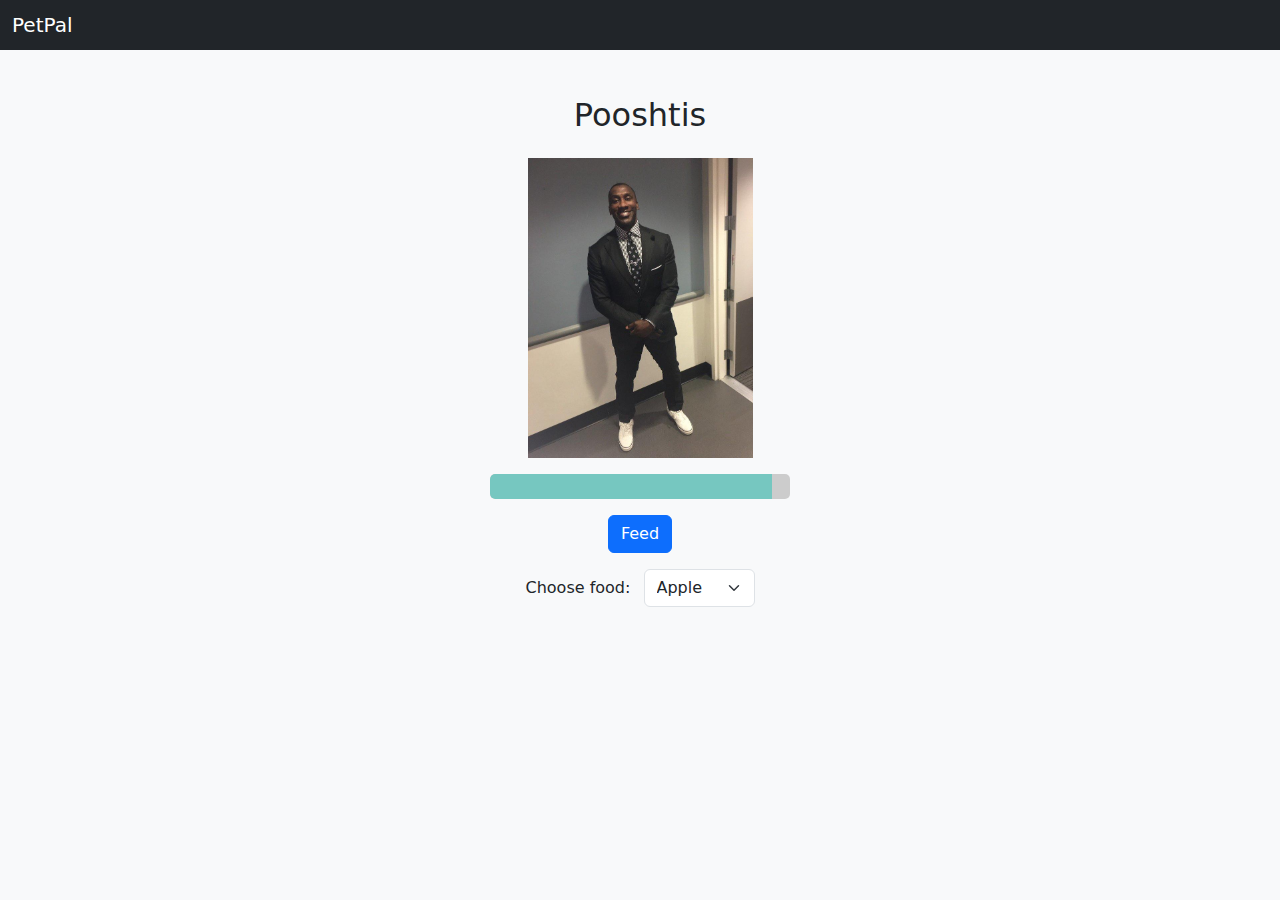
==== index.html @ 952d13a0 "easier design" ====
<!DOCTYPE html>
<html lang="en">

<head>
    <meta charset="UTF-8">
    <title>Pooshtis</title>
    <!-- Viewport for responsive scaling on mobile -->
    <meta name="viewport" content="width=device-width, initial-scale=1.0">

    <!-- Bootstrap CSS (via CDN) -->
    <link rel="stylesheet" href="https://cdn.jsdelivr.net/npm/bootstrap@5.3.0/dist/css/bootstrap.min.css" />

    <!-- Your custom CSS (optional, if you have style.css) -->
    <!-- <link rel="stylesheet" href="style.css"> -->

</head>

<body class="bg-light">
    <!-- NAVBAR -->
    <nav class="navbar navbar-dark bg-dark fixed-top">
        <div class="container-fluid">
            <span class="navbar-brand mb-0 h1">PetPal</span>
        </div>
    </nav>

    <!-- MAIN CONTENT CONTAINER -->
    <div id="petContainer" class="container d-flex flex-column align-items-center pt-5 mt-5">
        <!-- Title -->
        <h2 class="mb-4 text-center">Pooshtis</h2>

        <!-- PET DISPLAY -->
        <!-- We use a fixed height and a background image in the script; 
         or you can add CSS to style it. -->
        <div id="petDisplay" class="mb-3" style="
        width: 300px;
        height: 300px;
        background: url('150.jpg') no-repeat center center;
        background-size: contain;
      "></div>

        <!-- HEALTH BAR CONTAINER -->
        <div id="healthBarContainer" style="
        width: 300px;
        height: 25px;
        background-color: #ccc;
        border-radius: 5px;
        overflow: hidden;
        position: relative;
        margin-bottom: 1rem;
      ">
            <div id="healthBar" style="
          height: 100%;
          border-radius: 5px 0 0 5px;
          transition: width 0.3s ease;
          background-color: #76c7c0;
          width: 100%;
        "></div>
        </div>

        <!-- FEED BUTTON -->
        <div class="mb-3">
            <button id="feedBtn" class="btn btn-primary">Feed</button>
        </div>

        <!-- FOOD SELECTOR -->
        <div id="foodSelectorContainer" class="mb-3">
            <label for="foodSelector">Choose food:</label>
            <select id="foodSelector" class="form-select w-auto d-inline-block ms-2">
                <option value="apple">Apple</option>
                <option value="orange">Orange</option>
                <option value="banana">Banana</option>
            </select>
        </div>

        <!-- SICK STATUS (hidden by default in script) -->
        <div id="statusMessage" class="text-danger fw-bold" style="display: none;">
            Your pet is sick!
        </div>
    </div>

    <!-- BOOTSTRAP JS (via CDN) -->
    <script src="https://cdn.jsdelivr.net/npm/bootstrap@5.3.0/dist/js/bootstrap.bundle.min.js">
    </script>

    <!-- Your PetPal Mechanics script (place the JS you provided in script.js) -->
    <script src="script.js"></script>
</body>

</html>
---- style.css ----
/* Simple global reset, if desired */
* {
    box-sizing: border-box;
  }
  
  /* Let body styling be mostly handled by Bootstrap */
  body {
    font-family: Arial, sans-serif;
    background: #f0f0f0; /* or use .bg-light in HTML body tag */
  }
  
  /* Pet Container is now mostly controlled by Bootstrap classes 
     so you might not need #petContainer styling. 
     If you do, you can add them here:
  */
  #petContainer {
    /* no need for fixed heights—Bootstrap will handle responsiveness */
  }
  
  /* Pet display: using background instead of an <img> */
  #petDisplay {
    width: 100%; 
    height: 300px;         /* or auto, or a fixed height for your graphic area */
    background: url("150.jpg") no-repeat center center;
    background-size: contain;
  }
  
  /* Health bar container */
  #healthBarContainer {
    width: 300px;
    height: 25px;
    background-color: #ccc;
    border-radius: 5px;
    overflow: hidden;
    position: relative;
  }
  
  /* Health bar fill */
  #healthBar {
    height: 100%;
    border-radius: 5px 0 0 5px;
    transition: width 0.3s ease;
    background-color: #76c7c0;
    width: 100%;
  }
  
  /* Sick message is hidden by default; 
     your script can show/hide it by toggling display or a class. 
  */
  #statusMessage {
    font-weight: bold;
  }
  
  /*********** RESPONSIVE QUERIES ***********/
  
  /* Tablet screens */
  @media (max-width: 768px) {
    #healthBarContainer {
      width: 200px;
      height: 20px;
    }
  }
  
  /* Phones */
  @media (max-width: 480px) {
    #petDisplay {
      height: 200px; /* Make the display smaller for very small screens */
    }
  
    #healthBarContainer {
      width: 150px;
      height: 15px;
    }
  }
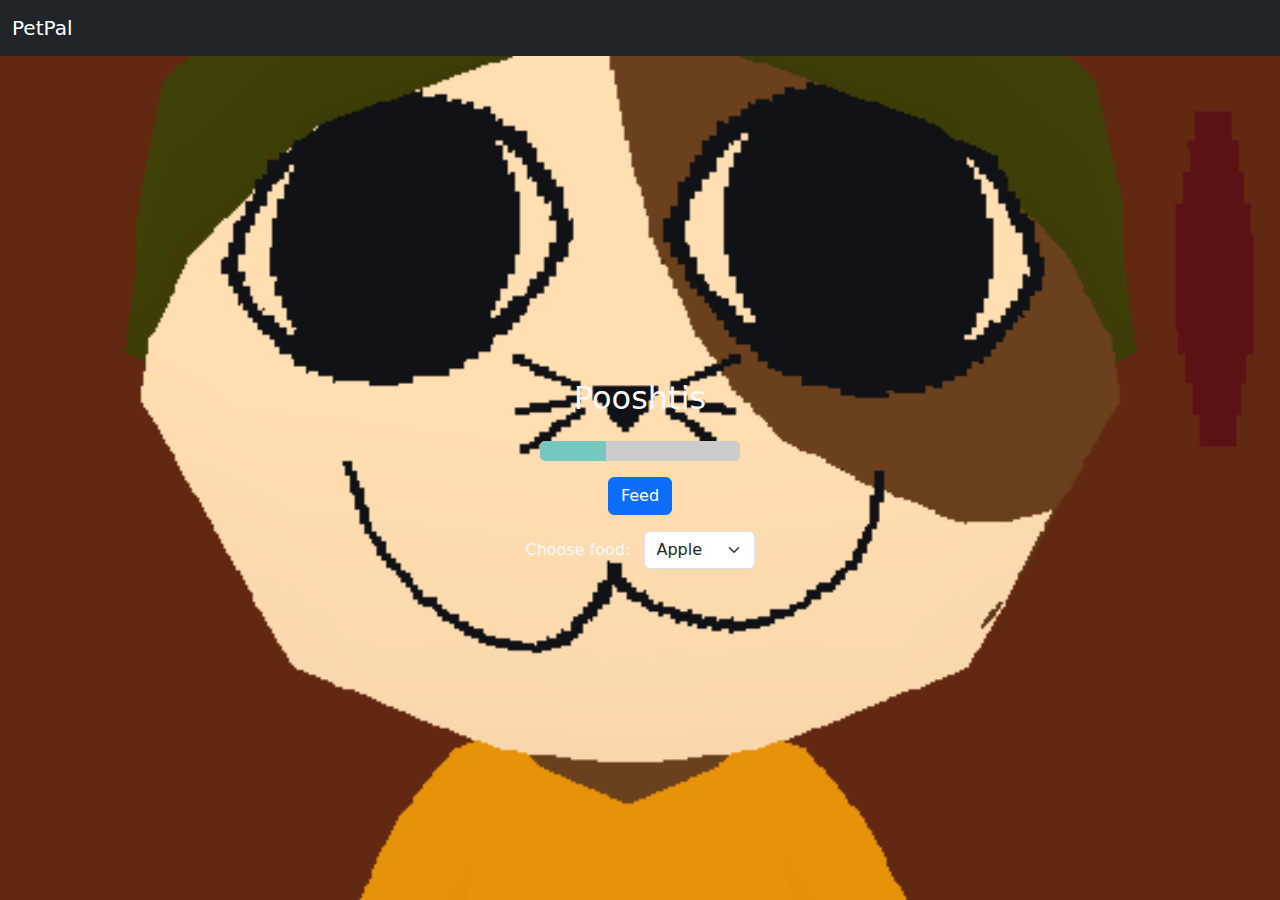
==== commit 2fe56a77: "Image Adjustments" ====
--- a/index.html
+++ b/index.html
@@ -3,87 +3,212 @@
 
 <head>
     <meta charset="UTF-8">
-    <title>Pooshtis</title>
-    <!-- Viewport for responsive scaling on mobile -->
+    <title>Pooshtis - Single Screen</title>
     <meta name="viewport" content="width=device-width, initial-scale=1.0">
 
-    <!-- Bootstrap CSS (via CDN) -->
+    <!-- Bootstrap CSS (CDN) -->
     <link rel="stylesheet" href="https://cdn.jsdelivr.net/npm/bootstrap@5.3.0/dist/css/bootstrap.min.css" />
 
-    <!-- Your custom CSS (optional, if you have style.css) -->
-    <!-- <link rel="stylesheet" href="style.css"> -->
-
+    <style>
+        /* Make sure the HTML & body take full height and hide any scrolling */
+        html,
+        body {
+            margin: 0;
+            padding: 0;
+            height: 100%;
+            overflow: hidden;
+        }
+
+        /* Fixed-height navbar (typical Bootstrap navbar is ~56px high) */
+        nav.navbar {
+            height: 56px;
+        }
+
+        /* 
+      The main container fills the rest of the screen 
+      after accounting for the navbar’s 56px height.
+    */
+        #petContainer {
+            height: calc(100vh - 56px);
+            width: 100%;
+            /* Background that covers the entire area */
+            background: url('CAT2.PNG') no-repeat center center;
+            background-size: cover;
+
+            /* Flex layout to position elements inside */
+            display: flex;
+            flex-direction: column;
+            justify-content: center;
+            /* or space-around, space-evenly, etc. */
+            align-items: center;
+            text-align: center;
+            /* Just for neatness if you want center text */
+        }
+
+        /* Make your health bar, buttons, etc., scale or remain small enough 
+       to fit comfortably. Adjust as needed.
+    */
+        #healthBarContainer {
+            width: 200px;
+            height: 20px;
+            background-color: #ccc;
+            border-radius: 5px;
+            overflow: hidden;
+            position: relative;
+            margin: 8px 0;
+        }
+
+        #healthBar {
+            height: 100%;
+            border-radius: 5px 0 0 5px;
+            transition: width 0.3s ease;
+            background-color: #76c7c0;
+            width: 100%;
+        }
+
+        /* Sick message hidden by default */
+        #statusMessage {
+            display: none;
+            color: red;
+            font-weight: bold;
+            margin: 8px 0;
+        }
+
+        /* Buttons & selector spacing */
+        .controls-container,
+        .food-selector-container {
+            margin: 8px 0;
+        }
+    </style>
 </head>
 
 <body class="bg-light">
-    <!-- NAVBAR -->
-    <nav class="navbar navbar-dark bg-dark fixed-top">
+    <!-- NAVBAR (fixed height) -->
+    <nav class="navbar navbar-dark bg-dark">
         <div class="container-fluid">
             <span class="navbar-brand mb-0 h1">PetPal</span>
         </div>
     </nav>
 
-    <!-- MAIN CONTENT CONTAINER -->
-    <div id="petContainer" class="container d-flex flex-column align-items-center pt-5 mt-5">
-        <!-- Title -->
-        <h2 class="mb-4 text-center">Pooshtis</h2>
-
-        <!-- PET DISPLAY -->
-        <!-- We use a fixed height and a background image in the script; 
-         or you can add CSS to style it. -->
-        <div id="petDisplay" class="mb-3" style="
-        width: 300px;
-        height: 300px;
-        background: url('150.jpg') no-repeat center center;
-        background-size: contain;
-      "></div>
-
-        <!-- HEALTH BAR CONTAINER -->
-        <div id="healthBarContainer" style="
-        width: 300px;
-        height: 25px;
-        background-color: #ccc;
-        border-radius: 5px;
-        overflow: hidden;
-        position: relative;
-        margin-bottom: 1rem;
-      ">
-            <div id="healthBar" style="
-          height: 100%;
-          border-radius: 5px 0 0 5px;
-          transition: width 0.3s ease;
-          background-color: #76c7c0;
-          width: 100%;
-        "></div>
-        </div>
-
-        <!-- FEED BUTTON -->
-        <div class="mb-3">
+    <!-- MAIN CONTAINER (fills the rest of the screen) -->
+    <div id="petContainer">
+        <!-- Title or pet name -->
+        <h2 class="text-light mb-3">Pooshtis</h2>
+
+        <!-- Health Bar -->
+        <div id="healthBarContainer">
+            <div id="healthBar"></div>
+        </div>
+
+        <!-- Controls (Feed button) -->
+        <div class="controls-container">
             <button id="feedBtn" class="btn btn-primary">Feed</button>
         </div>
 
-        <!-- FOOD SELECTOR -->
-        <div id="foodSelectorContainer" class="mb-3">
-            <label for="foodSelector">Choose food:</label>
-            <select id="foodSelector" class="form-select w-auto d-inline-block ms-2">
+        <!-- Food Selector -->
+        <div class="food-selector-container">
+            <label for="foodSelector" class="text-light">Choose food:</label>
+            <select id="foodSelector" class="form-select d-inline-block w-auto ms-2">
                 <option value="apple">Apple</option>
                 <option value="orange">Orange</option>
                 <option value="banana">Banana</option>
             </select>
         </div>
 
-        <!-- SICK STATUS (hidden by default in script) -->
-        <div id="statusMessage" class="text-danger fw-bold" style="display: none;">
-            Your pet is sick!
-        </div>
+        <!-- Sick Status -->
+        <div id="statusMessage">Your pet is sick!</div>
     </div>
 
-    <!-- BOOTSTRAP JS (via CDN) -->
+    <!-- Bootstrap JS (CDN) -->
     <script src="https://cdn.jsdelivr.net/npm/bootstrap@5.3.0/dist/js/bootstrap.bundle.min.js">
     </script>
 
-    <!-- Your PetPal Mechanics script (place the JS you provided in script.js) -->
-    <script src="script.js"></script>
+    <!-- Your PetPal script -->
+    <script>
+        /**
+         * PetPal Mechanics (No Login)
+         */
+        // Grab relevant DOM elements
+        const petContainer = document.getElementById("petContainer");
+        const petDisplay = document.getElementById("petContainer");  // In this layout, the BG is on #petContainer
+        const feedBtn = document.getElementById("feedBtn");
+        const statusMessage = document.getElementById("statusMessage");
+
+        // Health bar
+        const healthBar = document.getElementById("healthBar");
+        let currentHealth = 100;       // current health value
+        const maxHealth = 100;         // maximum health
+        const sickThreshold = 30;      // below this, pet is sick
+
+        // Interval for decreasing health over time
+        let healthDecreaseInterval;
+
+        // Once the page loads, initialize the pet
+        window.addEventListener("load", function () {
+            initPet();
+        });
+
+        // Food effects (health values)
+        const foodEffects = {
+            apple: 10,   // Apple restores 10 health
+            orange: 30,  // Orange restores 30 health
+            banana: 90   // Banana restores 90 health
+        };
+
+        function initPet() {
+            // Start with full health
+            currentHealth = maxHealth;
+            updateHealthBar();
+
+            // Example: decrease health every 0.1 second (100ms)
+            healthDecreaseInterval = setInterval(() => {
+                decreaseHealth(1);
+            }, 10);
+        }
+
+        function decreaseHealth(amount) {
+            currentHealth -= amount;
+            if (currentHealth < 0) {
+                currentHealth = 0;
+            }
+            updateHealthBar();
+        }
+
+        feedBtn.addEventListener("click", function () {
+            // Get the selected food from the dropdown
+            const foodSelector = document.getElementById("foodSelector");
+            const selectedFood = foodSelector.value;
+            // Get the health effect
+            const healthIncrease = foodEffects[selectedFood] || 0;
+
+            // Increase the pet's health
+            currentHealth += healthIncrease;
+            if (currentHealth > maxHealth) {
+                currentHealth = maxHealth;
+            }
+
+            // Temporarily change background if you want an 'eating' state
+            // If you want an image swap, you'd do it on #petContainer or another element:
+            petContainer.style.backgroundImage = "url('CAT22.PNG')";
+            setTimeout(() => {
+                petContainer.style.backgroundImage = "url('CAT2.PNG')";
+            }, 100);
+
+            updateHealthBar();
+        });
+
+        function updateHealthBar() {
+            const healthPercent = (currentHealth / maxHealth) * 100;
+            healthBar.style.width = healthPercent + "%";
+
+            // Sick if below threshold
+            if (currentHealth < sickThreshold) {
+                statusMessage.style.display = "block";
+            } else {
+                statusMessage.style.display = "none";
+            }
+        }
+    </script>
 </body>
 
 </html>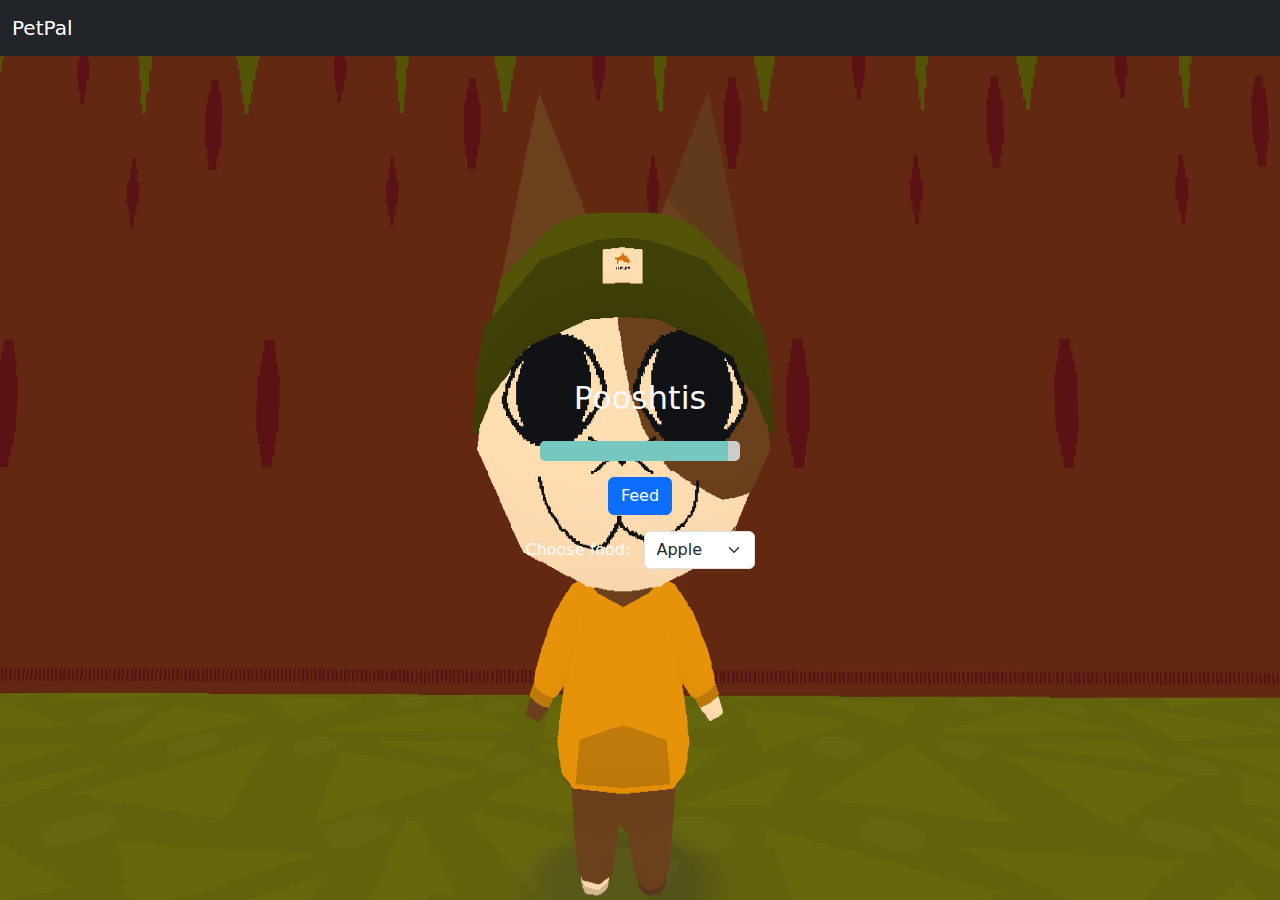
==== commit 9118b07d: "Landscape and portrait support" ====
--- a/index.html
+++ b/index.html
@@ -3,7 +3,7 @@
 
 <head>
     <meta charset="UTF-8">
-    <title>Pooshtis - Single Screen</title>
+    <title>Pooshtis</title>
     <meta name="viewport" content="width=device-width, initial-scale=1.0">
 
     <!-- Bootstrap CSS (CDN) -->
@@ -19,35 +19,74 @@
             overflow: hidden;
         }
 
-        /* Fixed-height navbar (typical Bootstrap navbar is ~56px high) */
+        /* Fixed-height navbar (typical Bootstrap ~56px) */
         nav.navbar {
             height: 56px;
         }
 
         /* 
-      The main container fills the rest of the screen 
-      after accounting for the navbar’s 56px height.
+      The main container fills the rest of the screen
+      (100vh - navbarHeight). We'll rely on media queries
+      to pick the correct background image by default.
     */
         #petContainer {
             height: calc(100vh - 56px);
             width: 100%;
-            /* Background that covers the entire area */
+
+            /* 
+        By default (portrait), let's show the tall cat image.
+        We'll override in landscape with a different image.
+      */
             background: url('CAT2.PNG') no-repeat center center;
-            background-size: cover;
-
-            /* Flex layout to position elements inside */
+            background-size: 100% 100%;
+            /* Fill container width; keep aspect ratio */
+            background-position: top center;
+            /* or 'center center' */
+
+            /* Flex layout to position elements inside (vertical by default) */
             display: flex;
             flex-direction: column;
             justify-content: center;
-            /* or space-around, space-evenly, etc. */
             align-items: center;
             text-align: center;
-            /* Just for neatness if you want center text */
-        }
-
-        /* Make your health bar, buttons, etc., scale or remain small enough 
-       to fit comfortably. Adjust as needed.
+
+            /* Transition allows a smoother switch if orientation changes */
+            transition: background-image 0.1s ease-in-out;
+        }
+
+        /* 
+      In landscape orientation, swap the default image to the wide version.
+      Use contain so it won’t “zoom in.” This may result in letterboxing if the
+      container ratio doesn’t match the image ratio. 
     */
+        @media (orientation: landscape) {
+            #petContainer {
+                background: url('WIDECAT.PNG') no-repeat center center;
+                background-size: 100% 100%;
+            }
+        }
+
+        /*
+      EATING STATE
+      We'll define classes for the "eating" moment. 
+      We apply them via JavaScript and rely on orientation queries 
+      to pick the correct image.
+    */
+        #petContainer.eating {
+            /* By default (portrait) show CAT22 */
+            background: url('CAT22.PNG') no-repeat center center;
+            background-size: 100% 100%;
+        }
+
+        @media (orientation: landscape) {
+            #petContainer.eating {
+                /* In landscape, use WIDECAT2 */
+                background: url('WIDECAT2.PNG') no-repeat center center;
+                background-size: 100% 100%;
+            }
+        }
+
+        /* Health bar, etc. */
         #healthBarContainer {
             width: 200px;
             height: 20px;
@@ -61,7 +100,7 @@
         #healthBar {
             height: 100%;
             border-radius: 5px 0 0 5px;
-            transition: width 0.3s ease;
+            transition: width 0.1s ease;
             background-color: #76c7c0;
             width: 100%;
         }
@@ -119,7 +158,7 @@
         <div id="statusMessage">Your pet is sick!</div>
     </div>
 
-    <!-- Bootstrap JS (CDN) -->
+    <!-- BOOTSTRAP JS (CDN) -->
     <script src="https://cdn.jsdelivr.net/npm/bootstrap@5.3.0/dist/js/bootstrap.bundle.min.js">
     </script>
 
@@ -130,40 +169,35 @@
          */
         // Grab relevant DOM elements
         const petContainer = document.getElementById("petContainer");
-        const petDisplay = document.getElementById("petContainer");  // In this layout, the BG is on #petContainer
         const feedBtn = document.getElementById("feedBtn");
         const statusMessage = document.getElementById("statusMessage");
-
-        // Health bar
         const healthBar = document.getElementById("healthBar");
-        let currentHealth = 100;       // current health value
-        const maxHealth = 100;         // maximum health
-        const sickThreshold = 30;      // below this, pet is sick
-
-        // Interval for decreasing health over time
+
+        let currentHealth = 100;
+        const maxHealth = 100;
+        const sickThreshold = 30;
         let healthDecreaseInterval;
 
-        // Once the page loads, initialize the pet
+        // Food effects
+        const foodEffects = {
+            apple: 10,
+            orange: 30,
+            banana: 90
+        };
+
         window.addEventListener("load", function () {
             initPet();
         });
 
-        // Food effects (health values)
-        const foodEffects = {
-            apple: 10,   // Apple restores 10 health
-            orange: 30,  // Orange restores 30 health
-            banana: 90   // Banana restores 90 health
-        };
-
         function initPet() {
-            // Start with full health
+            // Start full health
             currentHealth = maxHealth;
             updateHealthBar();
 
-            // Example: decrease health every 0.1 second (100ms)
+            // Decrease health every 100ms (adjust to taste)
             healthDecreaseInterval = setInterval(() => {
                 decreaseHealth(1);
-            }, 10);
+            }, 100);
         }
 
         function decreaseHealth(amount) {
@@ -175,24 +209,20 @@
         }
 
         feedBtn.addEventListener("click", function () {
-            // Get the selected food from the dropdown
             const foodSelector = document.getElementById("foodSelector");
             const selectedFood = foodSelector.value;
-            // Get the health effect
             const healthIncrease = foodEffects[selectedFood] || 0;
 
-            // Increase the pet's health
             currentHealth += healthIncrease;
             if (currentHealth > maxHealth) {
                 currentHealth = maxHealth;
             }
 
-            // Temporarily change background if you want an 'eating' state
-            // If you want an image swap, you'd do it on #petContainer or another element:
-            petContainer.style.backgroundImage = "url('CAT22.PNG')";
+            // Toggle "eating" state to switch images based on orientation
+            petContainer.classList.add("eating");
             setTimeout(() => {
-                petContainer.style.backgroundImage = "url('CAT2.PNG')";
-            }, 100);
+                petContainer.classList.remove("eating");
+            }, 150); // half a second
 
             updateHealthBar();
         });
@@ -201,7 +231,6 @@
             const healthPercent = (currentHealth / maxHealth) * 100;
             healthBar.style.width = healthPercent + "%";
 
-            // Sick if below threshold
             if (currentHealth < sickThreshold) {
                 statusMessage.style.display = "block";
             } else {
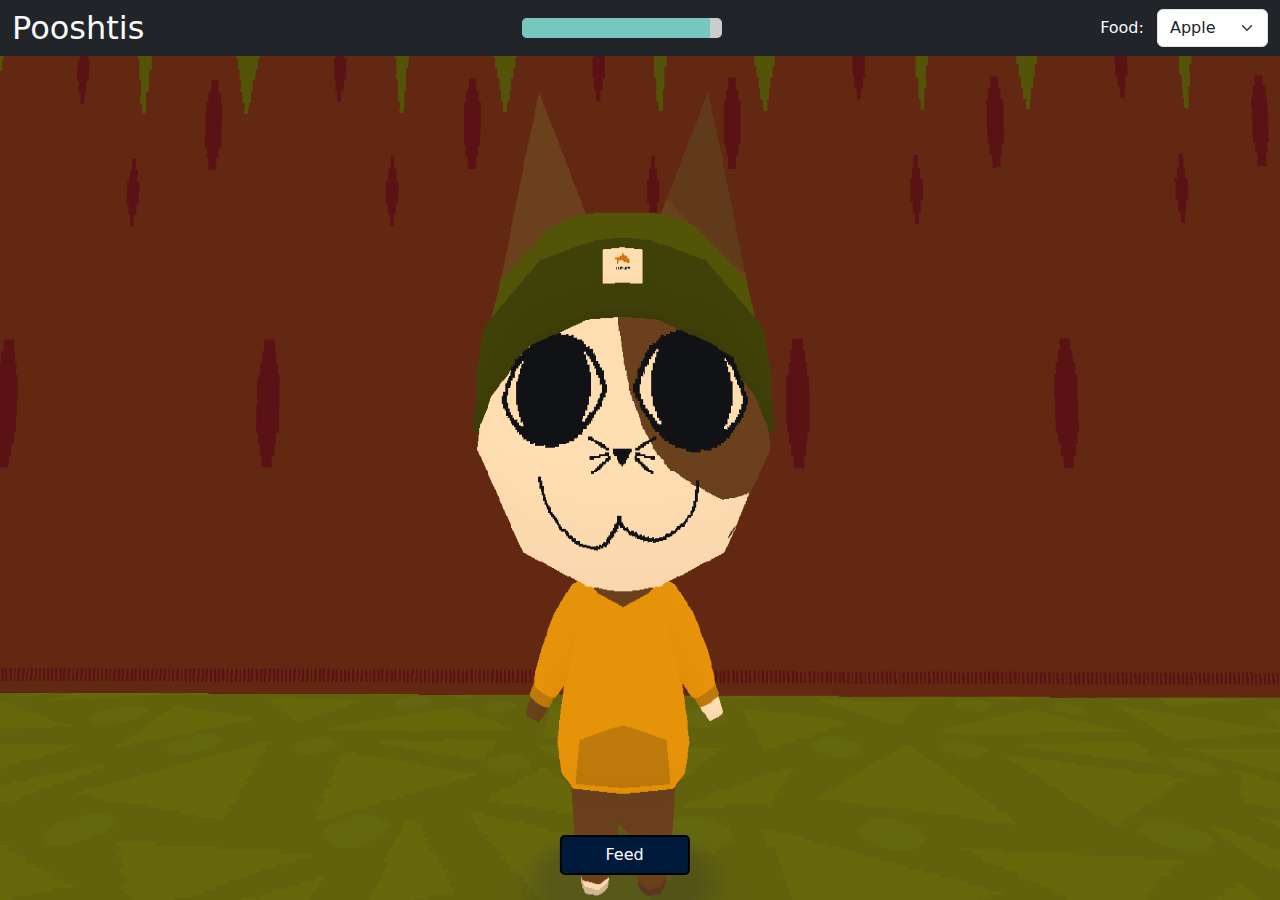
==== commit d1796590: "save file" ====
--- a/index.html
+++ b/index.html
@@ -10,7 +10,6 @@
     <link rel="stylesheet" href="https://cdn.jsdelivr.net/npm/bootstrap@5.3.0/dist/css/bootstrap.min.css" />
 
     <style>
-        /* Make sure the HTML & body take full height and hide any scrolling */
         html,
         body {
             margin: 0;
@@ -22,6 +21,36 @@
         /* Fixed-height navbar (typical Bootstrap ~56px) */
         nav.navbar {
             height: 56px;
+        }
+
+        #feedBtn {
+            /* Position near the bottom */
+            position: absolute;
+            bottom: 25px;
+            /* Distance from the bottom of the container */
+            left: 48.8%;
+            transform: translateX(-50%);
+            /* Center horizontally */
+
+            /* Custom color styling */
+            background-color: rgb(0, 26, 59);
+            /* Black background */
+            color: white;
+            /* White text */
+            border: 2px solid black;
+            /* Optional border */
+            padding: 6px 44px;
+            /* Adjust padding for better size */
+            font-size: 1rem;
+            /* Adjust font size */
+            border-radius: 5px;
+            /* Optional: rounded corners */
+            cursor: pointer;
+        }
+
+        #feedBtn:hover {
+            background-color: rgb(1, 34, 77);
+            /* Slightly lighter on hover */
         }
 
         /* 
@@ -84,101 +113,124 @@
                 background: url('WIDECAT2.PNG') no-repeat center center;
                 background-size: 100% 100%;
             }
-        }
-
-        /* Health bar, etc. */
-        #healthBarContainer {
-            width: 200px;
-            height: 20px;
-            background-color: #ccc;
-            border-radius: 5px;
-            overflow: hidden;
-            position: relative;
-            margin: 8px 0;
-        }
-
-        #healthBar {
-            height: 100%;
-            border-radius: 5px 0 0 5px;
-            transition: width 0.1s ease;
-            background-color: #76c7c0;
-            width: 100%;
-        }
-
-        /* Sick message hidden by default */
-        #statusMessage {
-            display: none;
-            color: red;
-            font-weight: bold;
-            margin: 8px 0;
-        }
-
-        /* Buttons & selector spacing */
-        .controls-container,
-        .food-selector-container {
-            margin: 8px 0;
+
+            .navbar-brand {
+                margin-right: 2rem;
+            }
+
+            .navbar-content {
+                display: flex;
+                flex-wrap: wrap;
+                align-items: center;
+                gap: 1rem;
+            }
+
+            #healthBarContainer {
+                width: 200px;
+                height: 20px;
+                background-color: #ccc;
+                border-radius: 5px;
+                overflow: hidden;
+                position: relative;
+            }
+
+            #healthBar {
+                height: 100%;
+                border-radius: 5px 0 0 5px;
+                transition: width 0.1s ease;
+                background-color: #76c7c0;
+                width: 100%;
+            }
+
+            #statusMessage {
+
+                color: red;
+                /* Red text */
+                font-weight: bold;
+                /* Bold text */
+                /* Position near the bottom */
+                position: absolute;
+                bottom: 100px;
+                /* Distance from the bottom of the container */
+                left: 48.8%;
+                transform: translateX(-50%);
+                /* Center horizontally */
+
+                display: none;
+                /* Initially hidden */
+            }
+
+            /* Media queries to adjust styling for smaller screens */
+            @media (max-width: 768px) {
+                #statusMessage {
+                    bottom: 80px;
+                    /* Move up slightly for smaller screens */
+                    font-size: 1em;
+                    /* Reduce font size for better fit */
+                }
+            }
+
+            @media (max-width: 480px) {
+                #statusMessage {
+                    bottom: 60px;
+                    /* Move up further for very small screens */
+                    font-size: 0.9em;
+                    /* Further reduce font size */
+                }
+            }
         }
     </style>
 </head>
 
 <body class="bg-light">
-    <!-- NAVBAR (fixed height) -->
+
+    <!-- NAVBAR -->
     <nav class="navbar navbar-dark bg-dark">
-        <div class="container-fluid">
-            <span class="navbar-brand mb-0 h1">PetPal</span>
+        <div class="container-fluid navbar-content">
+            <!-- Title -->
+            <h2 class="text-light mb-0">Pooshtis</h2>
+            <!-- Health Bar -->
+            <div id="healthBarContainer">
+                <div id="healthBar"></div>
+            </div>
+
+            <!-- Food Selector -->
+            <div>
+                <label for="foodSelector" class="text-light mb-0">Food:</label>
+                <select id="foodSelector" class="form-select d-inline-block w-auto ms-2">
+                    <option value="apple">Apple</option>
+                    <option value="orange">Orange</option>
+                    <option value="banana">Banana</option>
+                </select>
+            </div>
+
         </div>
     </nav>
 
-    <!-- MAIN CONTAINER (fills the rest of the screen) -->
+    <!-- MAIN CONTAINER FOR PET DISPLAY -->
     <div id="petContainer">
-        <!-- Title or pet name -->
-        <h2 class="text-light mb-3">Pooshtis</h2>
-
-        <!-- Health Bar -->
-        <div id="healthBarContainer">
-            <div id="healthBar"></div>
-        </div>
-
-        <!-- Controls (Feed button) -->
-        <div class="controls-container">
-            <button id="feedBtn" class="btn btn-primary">Feed</button>
-        </div>
-
-        <!-- Food Selector -->
-        <div class="food-selector-container">
-            <label for="foodSelector" class="text-light">Choose food:</label>
-            <select id="foodSelector" class="form-select d-inline-block w-auto ms-2">
-                <option value="apple">Apple</option>
-                <option value="orange">Orange</option>
-                <option value="banana">Banana</option>
-            </select>
-        </div>
-
+        <!-- Feed Button -->
+        <button id="feedBtn" class="feedBtn">Feed</button>
         <!-- Sick Status -->
-        <div id="statusMessage">Your pet is sick!</div>
+        <span id="statusMessage">Your pet is sick!</span>
     </div>
 
-    <!-- BOOTSTRAP JS (CDN) -->
-    <script src="https://cdn.jsdelivr.net/npm/bootstrap@5.3.0/dist/js/bootstrap.bundle.min.js">
-    </script>
-
-    <!-- Your PetPal script -->
+    <!-- Bootstrap JS -->
+    <script src="https://cdn.jsdelivr.net/npm/bootstrap@5.3.0/dist/js/bootstrap.bundle.min.js"></script>
+
+    <!-- PetPal Script -->
     <script>
-        /**
-         * PetPal Mechanics (No Login)
-         */
-        // Grab relevant DOM elements
         const petContainer = document.getElementById("petContainer");
         const feedBtn = document.getElementById("feedBtn");
+        const healthBar = document.getElementById("healthBar");
         const statusMessage = document.getElementById("statusMessage");
-        const healthBar = document.getElementById("healthBar");
+        const foodSelector = document.getElementById("foodSelector");
 
         let currentHealth = 100;
         const maxHealth = 100;
         const sickThreshold = 30;
         let healthDecreaseInterval;
 
-        // Food effects
         const foodEffects = {
             apple: 10,
             orange: 30,
@@ -190,54 +242,35 @@
         });
 
         function initPet() {
-            // Start full health
             currentHealth = maxHealth;
             updateHealthBar();
-
-            // Decrease health every 100ms (adjust to taste)
-            healthDecreaseInterval = setInterval(() => {
-                decreaseHealth(1);
-            }, 100);
+            healthDecreaseInterval = setInterval(() => decreaseHealth(1), 100);
         }
 
         function decreaseHealth(amount) {
             currentHealth -= amount;
-            if (currentHealth < 0) {
-                currentHealth = 0;
-            }
+            if (currentHealth < 0) currentHealth = 0;
             updateHealthBar();
         }
 
         feedBtn.addEventListener("click", function () {
-            const foodSelector = document.getElementById("foodSelector");
             const selectedFood = foodSelector.value;
             const healthIncrease = foodEffects[selectedFood] || 0;
-
             currentHealth += healthIncrease;
-            if (currentHealth > maxHealth) {
-                currentHealth = maxHealth;
-            }
-
-            // Toggle "eating" state to switch images based on orientation
+            if (currentHealth > maxHealth) currentHealth = maxHealth;
+
             petContainer.classList.add("eating");
-            setTimeout(() => {
-                petContainer.classList.remove("eating");
-            }, 150); // half a second
-
+            setTimeout(() => petContainer.classList.remove("eating"), 500);
             updateHealthBar();
         });
 
         function updateHealthBar() {
             const healthPercent = (currentHealth / maxHealth) * 100;
-            healthBar.style.width = healthPercent + "%";
-
-            if (currentHealth < sickThreshold) {
-                statusMessage.style.display = "block";
-            } else {
-                statusMessage.style.display = "none";
-            }
+            healthBar.style.width = `${healthPercent}%`;
+            statusMessage.style.display = currentHealth < sickThreshold ? "block" : "none";
         }
     </script>
+
 </body>
 
 </html>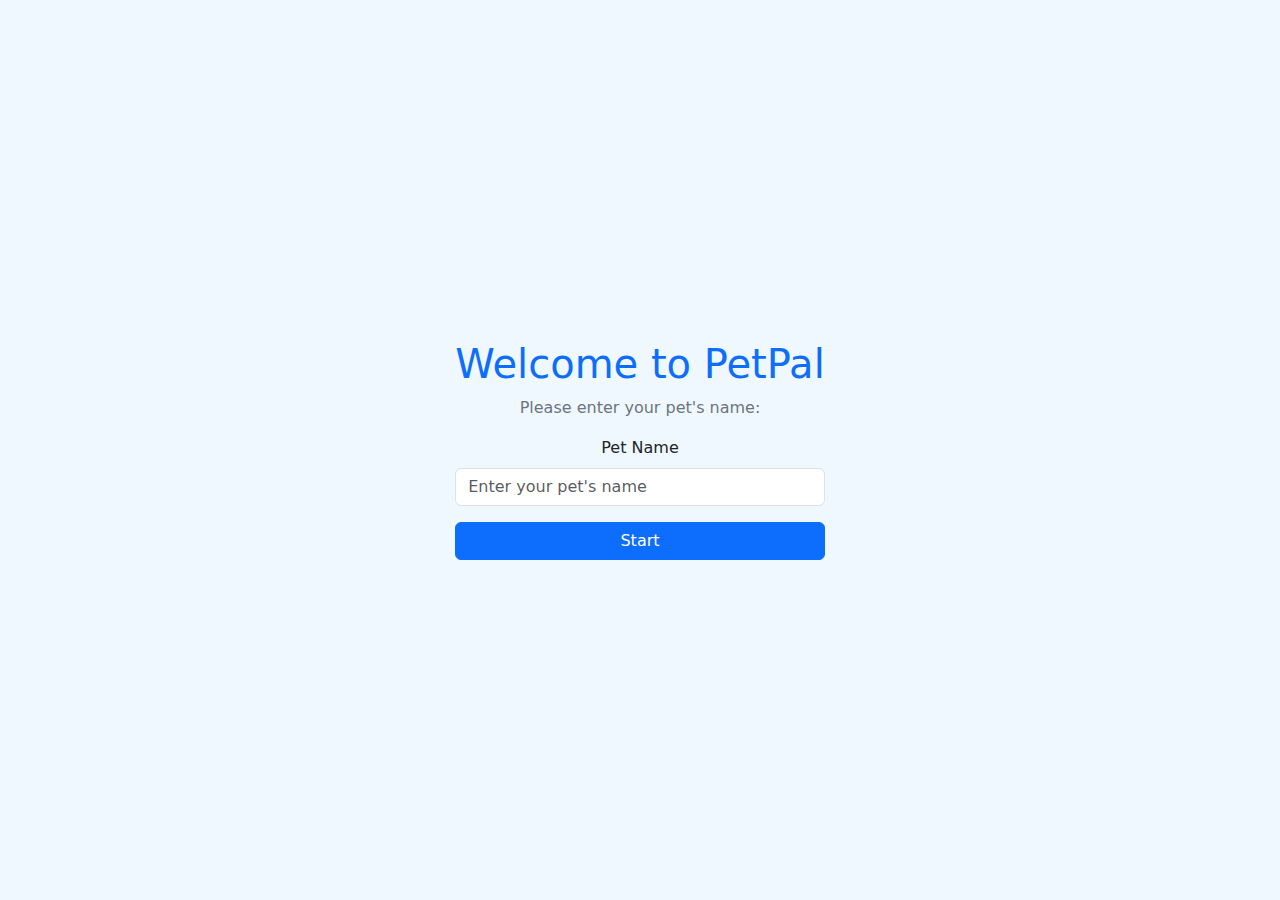
==== commit 9fc109ae: "intro" ====
--- a/index.html
+++ b/index.html
@@ -3,272 +3,57 @@
 
 <head>
     <meta charset="UTF-8">
-    <title>Pooshtis</title>
+    <title>Enter Pet Name</title>
     <meta name="viewport" content="width=device-width, initial-scale=1.0">
 
-    <!-- Bootstrap CSS (CDN) -->
+    <!-- Bootstrap CSS -->
     <link rel="stylesheet" href="https://cdn.jsdelivr.net/npm/bootstrap@5.3.0/dist/css/bootstrap.min.css" />
 
     <style>
-        html,
         body {
+            display: flex;
+            justify-content: center;
+            align-items: center;
+            height: 100vh;
+            background-color: #f0f8ff;
             margin: 0;
-            padding: 0;
-            height: 100%;
-            overflow: hidden;
         }
 
-        /* Fixed-height navbar (typical Bootstrap ~56px) */
-        nav.navbar {
-            height: 56px;
-        }
-
-        #feedBtn {
-            /* Position near the bottom */
-            position: absolute;
-            bottom: 25px;
-            /* Distance from the bottom of the container */
-            left: 48.8%;
-            transform: translateX(-50%);
-            /* Center horizontally */
-
-            /* Custom color styling */
-            background-color: rgb(0, 26, 59);
-            /* Black background */
-            color: white;
-            /* White text */
-            border: 2px solid black;
-            /* Optional border */
-            padding: 6px 44px;
-            /* Adjust padding for better size */
-            font-size: 1rem;
-            /* Adjust font size */
-            border-radius: 5px;
-            /* Optional: rounded corners */
-            cursor: pointer;
-        }
-
-        #feedBtn:hover {
-            background-color: rgb(1, 34, 77);
-            /* Slightly lighter on hover */
-        }
-
-        /* 
-      The main container fills the rest of the screen
-      (100vh - navbarHeight). We'll rely on media queries
-      to pick the correct background image by default.
-    */
-        #petContainer {
-            height: calc(100vh - 56px);
-            width: 100%;
-
-            /* 
-        By default (portrait), let's show the tall cat image.
-        We'll override in landscape with a different image.
-      */
-            background: url('CAT2.PNG') no-repeat center center;
-            background-size: 100% 100%;
-            /* Fill container width; keep aspect ratio */
-            background-position: top center;
-            /* or 'center center' */
-
-            /* Flex layout to position elements inside (vertical by default) */
-            display: flex;
-            flex-direction: column;
-            justify-content: center;
-            align-items: center;
+        #nameScreen {
             text-align: center;
-
-            /* Transition allows a smoother switch if orientation changes */
-            transition: background-image 0.1s ease-in-out;
-        }
-
-        /* 
-      In landscape orientation, swap the default image to the wide version.
-      Use contain so it won’t “zoom in.” This may result in letterboxing if the
-      container ratio doesn’t match the image ratio. 
-    */
-        @media (orientation: landscape) {
-            #petContainer {
-                background: url('WIDECAT.PNG') no-repeat center center;
-                background-size: 100% 100%;
-            }
-        }
-
-        /*
-      EATING STATE
-      We'll define classes for the "eating" moment. 
-      We apply them via JavaScript and rely on orientation queries 
-      to pick the correct image.
-    */
-        #petContainer.eating {
-            /* By default (portrait) show CAT22 */
-            background: url('CAT22.PNG') no-repeat center center;
-            background-size: 100% 100%;
-        }
-
-        @media (orientation: landscape) {
-            #petContainer.eating {
-                /* In landscape, use WIDECAT2 */
-                background: url('WIDECAT2.PNG') no-repeat center center;
-                background-size: 100% 100%;
-            }
-
-            .navbar-brand {
-                margin-right: 2rem;
-            }
-
-            .navbar-content {
-                display: flex;
-                flex-wrap: wrap;
-                align-items: center;
-                gap: 1rem;
-            }
-
-            #healthBarContainer {
-                width: 200px;
-                height: 20px;
-                background-color: #ccc;
-                border-radius: 5px;
-                overflow: hidden;
-                position: relative;
-            }
-
-            #healthBar {
-                height: 100%;
-                border-radius: 5px 0 0 5px;
-                transition: width 0.1s ease;
-                background-color: #76c7c0;
-                width: 100%;
-            }
-
-            #statusMessage {
-
-                color: red;
-                /* Red text */
-                font-weight: bold;
-                /* Bold text */
-                /* Position near the bottom */
-                position: absolute;
-                bottom: 100px;
-                /* Distance from the bottom of the container */
-                left: 48.8%;
-                transform: translateX(-50%);
-                /* Center horizontally */
-
-                display: none;
-                /* Initially hidden */
-            }
-
-            /* Media queries to adjust styling for smaller screens */
-            @media (max-width: 768px) {
-                #statusMessage {
-                    bottom: 80px;
-                    /* Move up slightly for smaller screens */
-                    font-size: 1em;
-                    /* Reduce font size for better fit */
-                }
-            }
-
-            @media (max-width: 480px) {
-                #statusMessage {
-                    bottom: 60px;
-                    /* Move up further for very small screens */
-                    font-size: 0.9em;
-                    /* Further reduce font size */
-                }
-            }
         }
     </style>
 </head>
 
-<body class="bg-light">
+<body>
 
-    <!-- NAVBAR -->
-    <nav class="navbar navbar-dark bg-dark">
-        <div class="container-fluid navbar-content">
-            <!-- Title -->
-            <h2 class="text-light mb-0">Pooshtis</h2>
-            <!-- Health Bar -->
-            <div id="healthBarContainer">
-                <div id="healthBar"></div>
+    <div id="nameScreen">
+        <h1 class="text-primary">Welcome to PetPal</h1>
+        <p class="text-secondary">Please enter your pet's name:</p>
+        <form id="nameForm">
+            <div class="mb-3">
+                <label for="petName" class="form-label">Pet Name</label>
+                <input type="text" class="form-control" id="petName" placeholder="Enter your pet's name" required />
             </div>
-
-            <!-- Food Selector -->
-            <div>
-                <label for="foodSelector" class="text-light mb-0">Food:</label>
-                <select id="foodSelector" class="form-select d-inline-block w-auto ms-2">
-                    <option value="apple">Apple</option>
-                    <option value="orange">Orange</option>
-                    <option value="banana">Banana</option>
-                </select>
-            </div>
-
-        </div>
-    </nav>
-
-    <!-- MAIN CONTAINER FOR PET DISPLAY -->
-    <div id="petContainer">
-        <!-- Feed Button -->
-        <button id="feedBtn" class="feedBtn">Feed</button>
-        <!-- Sick Status -->
-        <span id="statusMessage">Your pet is sick!</span>
+            <button type="submit" class="btn btn-primary w-100">Start</button>
+        </form>
     </div>
 
-    <!-- Bootstrap JS -->
-    <script src="https://cdn.jsdelivr.net/npm/bootstrap@5.3.0/dist/js/bootstrap.bundle.min.js"></script>
+    <script>
+        document.getElementById('nameForm').addEventListener('submit', function (e) {
+            e.preventDefault();
 
-    <!-- PetPal Script -->
-    <script>
-        const petContainer = document.getElementById("petContainer");
-        const feedBtn = document.getElementById("feedBtn");
-        const healthBar = document.getElementById("healthBar");
-        const statusMessage = document.getElementById("statusMessage");
-        const foodSelector = document.getElementById("foodSelector");
+            // Get the pet name from the input field
+            const petName = document.getElementById('petName').value.trim();
 
-        let currentHealth = 100;
-        const maxHealth = 100;
-        const sickThreshold = 30;
-        let healthDecreaseInterval;
+            if (petName) {
+                // Save the pet name in localStorage
+                localStorage.setItem('petName', petName);
 
-        const foodEffects = {
-            apple: 10,
-            orange: 30,
-            banana: 90
-        };
-
-        window.addEventListener("load", function () {
-            initPet();
+                // Redirect to index2.html
+                window.location.href = 'index2.html';
+            }
         });
-
-        function initPet() {
-            currentHealth = maxHealth;
-            updateHealthBar();
-            healthDecreaseInterval = setInterval(() => decreaseHealth(1), 100);
-        }
-
-        function decreaseHealth(amount) {
-            currentHealth -= amount;
-            if (currentHealth < 0) currentHealth = 0;
-            updateHealthBar();
-        }
-
-        feedBtn.addEventListener("click", function () {
-            const selectedFood = foodSelector.value;
-            const healthIncrease = foodEffects[selectedFood] || 0;
-            currentHealth += healthIncrease;
-            if (currentHealth > maxHealth) currentHealth = maxHealth;
-
-            petContainer.classList.add("eating");
-            setTimeout(() => petContainer.classList.remove("eating"), 500);
-            updateHealthBar();
-        });
-
-        function updateHealthBar() {
-            const healthPercent = (currentHealth / maxHealth) * 100;
-            healthBar.style.width = `${healthPercent}%`;
-            statusMessage.style.display = currentHealth < sickThreshold ? "block" : "none";
-        }
     </script>
 
 </body>
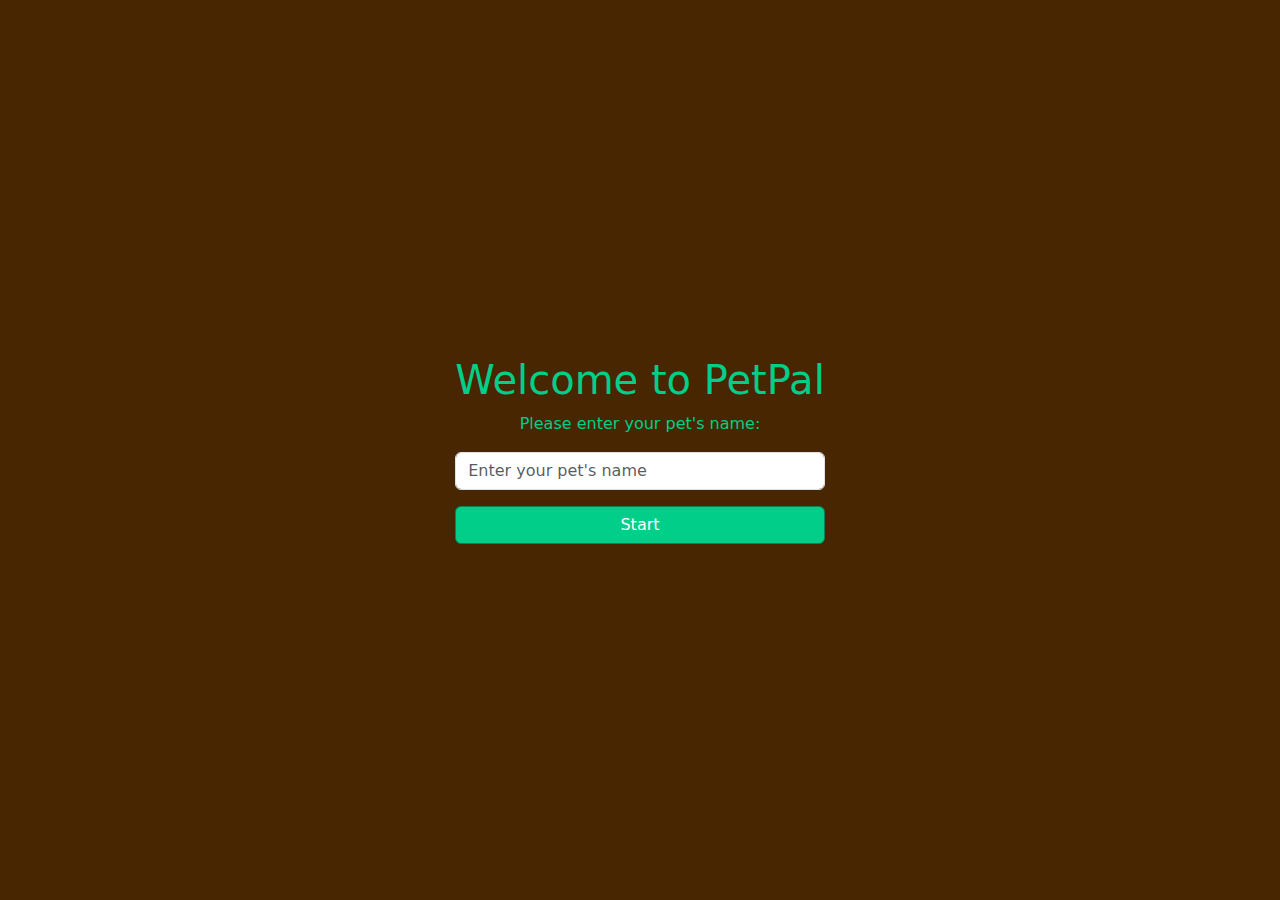
==== commit 0f502b89: "Finished part 1" ====
--- a/index.html
+++ b/index.html
@@ -15,12 +15,33 @@
             justify-content: center;
             align-items: center;
             height: 100vh;
-            background-color: #f0f8ff;
+            background-color: #472601;
             margin: 0;
         }
 
         #nameScreen {
             text-align: center;
+            color: #ffffff;
+        }
+
+        h1 {
+            color: #00ce89;
+        }
+
+        p {
+            color: #00ce89;
+        }
+
+
+        .btn-primary {
+            background-color: #00ce89;
+            border-color: #018559;
+        }
+
+        .btn-primary:hover {
+            background-color: #00b87a;
+        }
+
         }
     </style>
 </head>
@@ -28,11 +49,11 @@
 <body>
 
     <div id="nameScreen">
-        <h1 class="text-primary">Welcome to PetPal</h1>
-        <p class="text-secondary">Please enter your pet's name:</p>
+        <h1>Welcome to PetPal</h1>
+        <p>Please enter your pet's name:</p>
         <form id="nameForm">
             <div class="mb-3">
-                <label for="petName" class="form-label">Pet Name</label>
+
                 <input type="text" class="form-control" id="petName" placeholder="Enter your pet's name" required />
             </div>
             <button type="submit" class="btn btn-primary w-100">Start</button>
